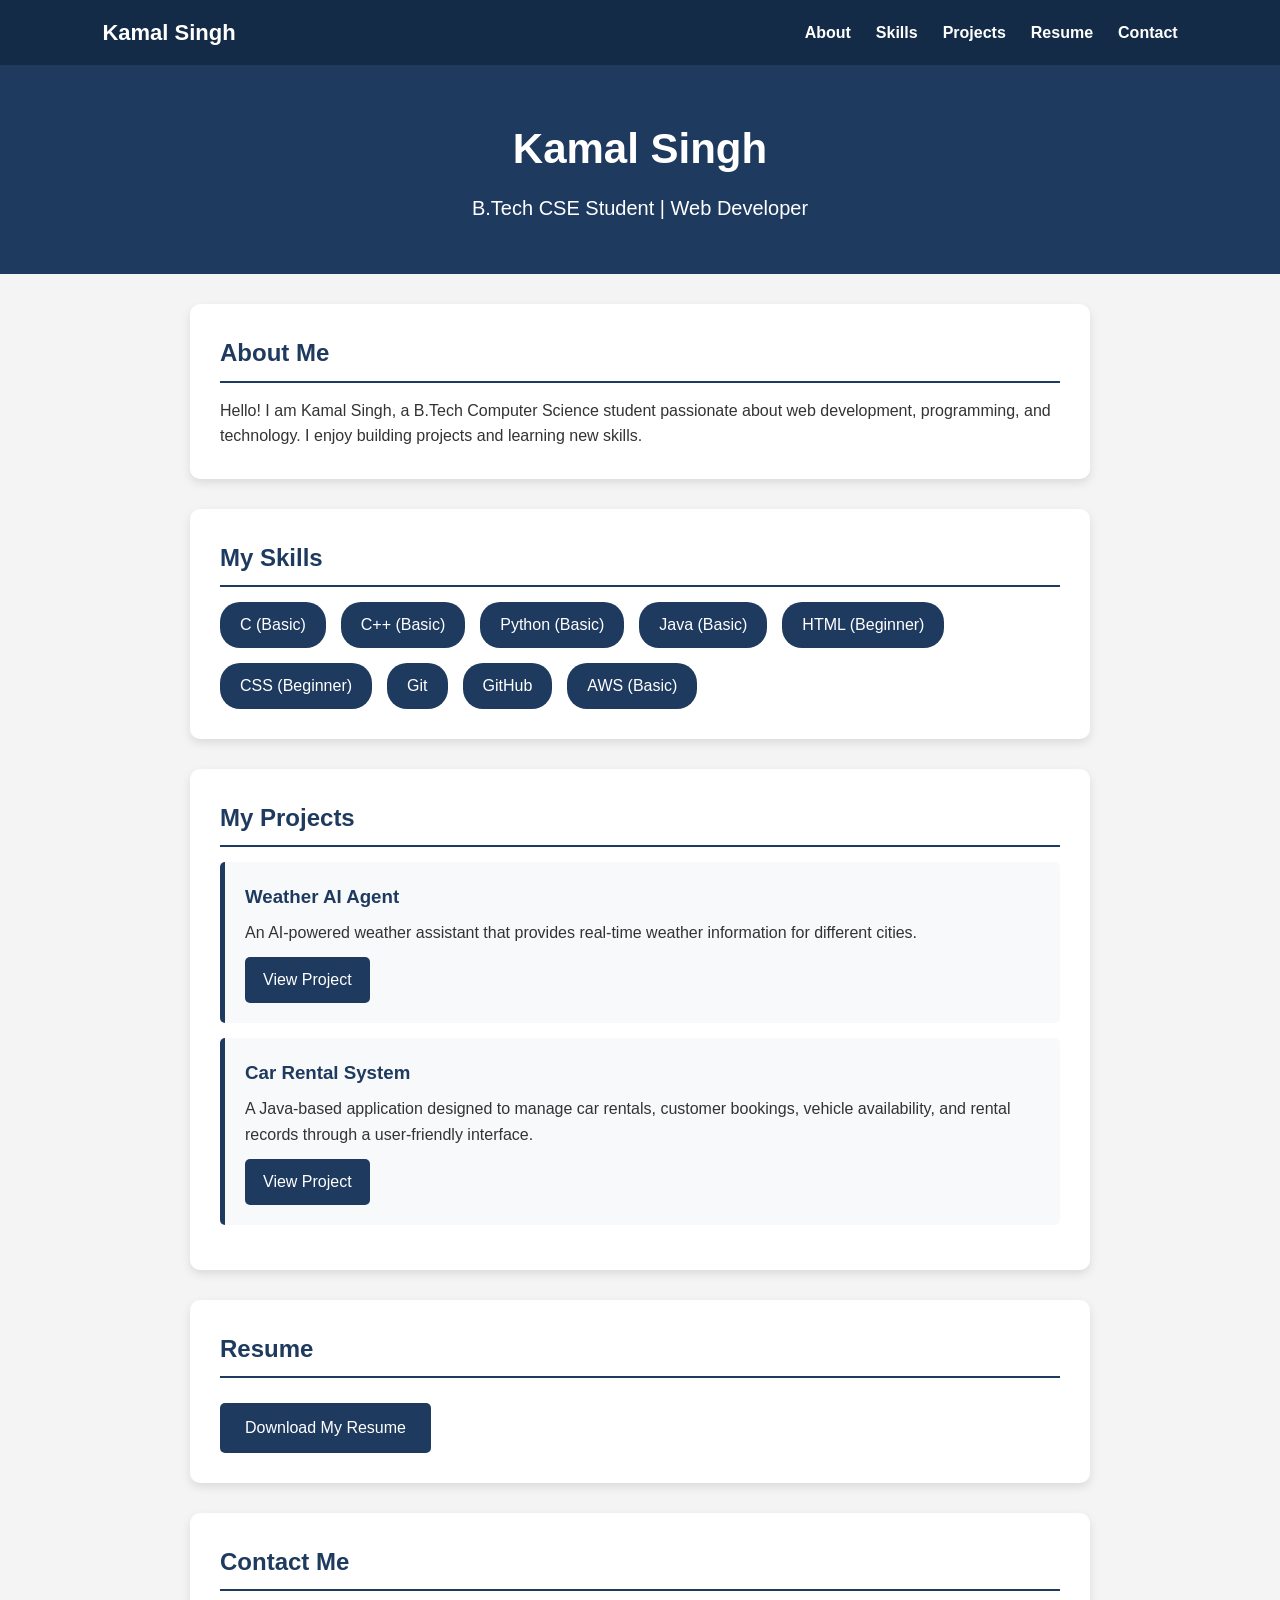
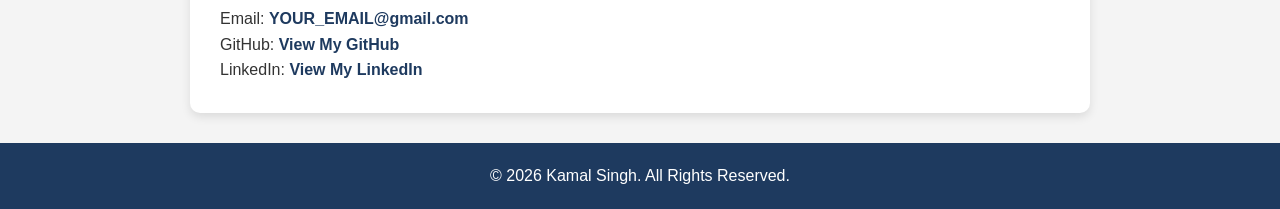
==== Portfolio/index.html @ 25fd1efa "Add portfolio project" ====
<!DOCTYPE html>
<html lang="en">
<head>
    <meta charset="UTF-8">
    <meta name="viewport" content="width=device-width, initial-scale=1.0">
    <title>Kamal Singh | Portfolio</title>
    <link rel="stylesheet" href="style.css">
</head>
<body>
    <nav>
    <div class="logo">Kamal Singh</div>
    <ul>
        <li><a href="#about">About</a></li>
        <li><a href="#skills">Skills</a></li>
        <li><a href="#projects">Projects</a></li>
        <li><a href="#resume">Resume</a></li>
        <li><a href="#contact">Contact</a></li>
    </ul>
</nav>

    <header>
        <h1>Kamal Singh</h1>
        <p>B.Tech CSE Student | Web Developer</p>
    </header>

    <section id="about">
        <h2>About Me</h2>
        <p>
            Hello! I am Kamal Singh, a B.Tech Computer Science student
            passionate about web development, programming, and technology.
            I enjoy building projects and learning new skills.
        </p>
    </section>

    <section id="skills">
    <h2>My Skills</h2>
    <ul>
        <li>C (Basic)</li>
        <li>C++ (Basic)</li>
        <li>Python (Basic)</li>
        <li>Java (Basic)</li>
        <li>HTML (Beginner)</li>
        <li>CSS (Beginner)</li>
        <li>Git</li>
        <li>GitHub</li>
        <li>AWS (Basic)</li>
    </ul>
</section>

    <section id="projects">
    <h2>My Projects</h2>

    <div class="project">
        <h3>Weather AI Agent</h3>
        <p>
            An AI-powered weather assistant that provides real-time
            weather information for different cities.
        </p>
        <a href="#" class="project-btn">View Project</a>
    </div>

    <div class="project">
        <h3>Car Rental System</h3>
        <p>
            A Java-based application designed to manage car rentals,
            customer bookings, vehicle availability, and rental records
            through a user-friendly interface.
        </p>
        <a href="#" class="project-btn">View Project</a>
    </div>
</section>

    <section id="resume">
        <h2>Resume</h2>
        <a href="resume.pdf" download>Download My Resume</a>
    </section>

    <section id="contact">
    <h2>Contact Me</h2>
    <p>
        Email:
        <a href="mailto:kamalsinghjy123@gmail.com">
            YOUR_EMAIL@gmail.com
        </a>
    </p>

    <p>
        GitHub:
        <a href="https://github.com/yo-tech11" target="_blank">
            View My GitHub
        </a>
    </p>

    <p>
        LinkedIn:
        <a href="https://www.linkedin.com/in/kamal-singh-5964a6365" target="_blank">
            View My LinkedIn
        </a>
    </p>
</section>

    <footer>
        <p>© 2026 Kamal Singh. All Rights Reserved.</p>
    </footer>

</body>
</html>
---- Portfolio/style.css ----
* {
    margin: 0;
    padding: 0;
    box-sizing: border-box;
}

body {
    font-family: Arial, sans-serif;
    background: #f4f4f4;
    color: #333;
    line-height: 1.6;
}

header {
    background: #1e3a5f;
    color: white;
    text-align: center;
    padding: 50px 20px;
}

header h1 {
    font-size: 42px;
    margin-bottom: 10px;
}

header p {
    font-size: 20px;
}

section {
    max-width: 900px;
    margin: 30px auto;
    padding: 30px;
    background: white;
    border-radius: 10px;
    box-shadow: 0 4px 10px rgba(0, 0, 0, 0.1);
}

section h2 {
    color: #1e3a5f;
    margin-bottom: 15px;
    border-bottom: 2px solid #1e3a5f;
    padding-bottom: 8px;
}

#skills ul {
    display: flex;
    flex-wrap: wrap;
    gap: 15px;
    list-style: none;
}

#skills li {
    background: #1e3a5f;
    color: white;
    padding: 10px 20px;
    border-radius: 20px;
}

.project {
    background: #f8f9fa;
    margin: 15px 0;
    padding: 20px;
    border-left: 5px solid #1e3a5f;
    border-radius: 5px;
}

.project h3 {
    color: #1e3a5f;
    margin-bottom: 8px;
}

#resume a {
    display: inline-block;
    background: #1e3a5f;
    color: white;
    padding: 12px 25px;
    text-decoration: none;
    border-radius: 5px;
    margin-top: 10px;
}

#resume a:hover {
    background: #2c5282;
}

footer {
    background: #1e3a5f;
    color: white;
    text-align: center;
    padding: 20px;
    margin-top: 30px;
}

@media (max-width: 600px) {
    header h1 {
        font-size: 32px;
    }

    section {
        margin: 15px;
        padding: 20px;
    }

    #skills ul {
        flex-direction: column;
    }
}
nav {
    background: #142b47;
    color: white;
    display: flex;
    justify-content: space-between;
    align-items: center;
    padding: 15px 8%;
    position: sticky;
    top: 0;
    z-index: 1000;
}

.logo {
    font-size: 22px;
    font-weight: bold;
}

nav ul {
    display: flex;
    list-style: none;
    gap: 25px;
}

nav a {
    color: white;
    text-decoration: none;
    font-weight: bold;
}

nav a:hover {
    color: #66b2ff;
}
.project-btn {
    display: inline-block;
    margin-top: 12px;
    padding: 10px 18px;
    background: #1e3a5f;
    color: white;
    text-decoration: none;
    border-radius: 5px;
    transition: 0.3s;
}

.project-btn:hover {
    background: #2c5282;
    transform: translateY(-2px);
}
html {
    scroll-behavior: smooth;
}

#contact a {
    color: #1e3a5f;
    text-decoration: none;
    font-weight: bold;
}

#contact a:hover {
    text-decoration: underline;
}

@media (max-width: 600px) {
    nav {
        flex-direction: column;
        gap: 10px;
    }

    nav ul {
        gap: 12px;
        flex-wrap: wrap;
        justify-content: center;
    }

    nav a {
        font-size: 14px;
    }
}
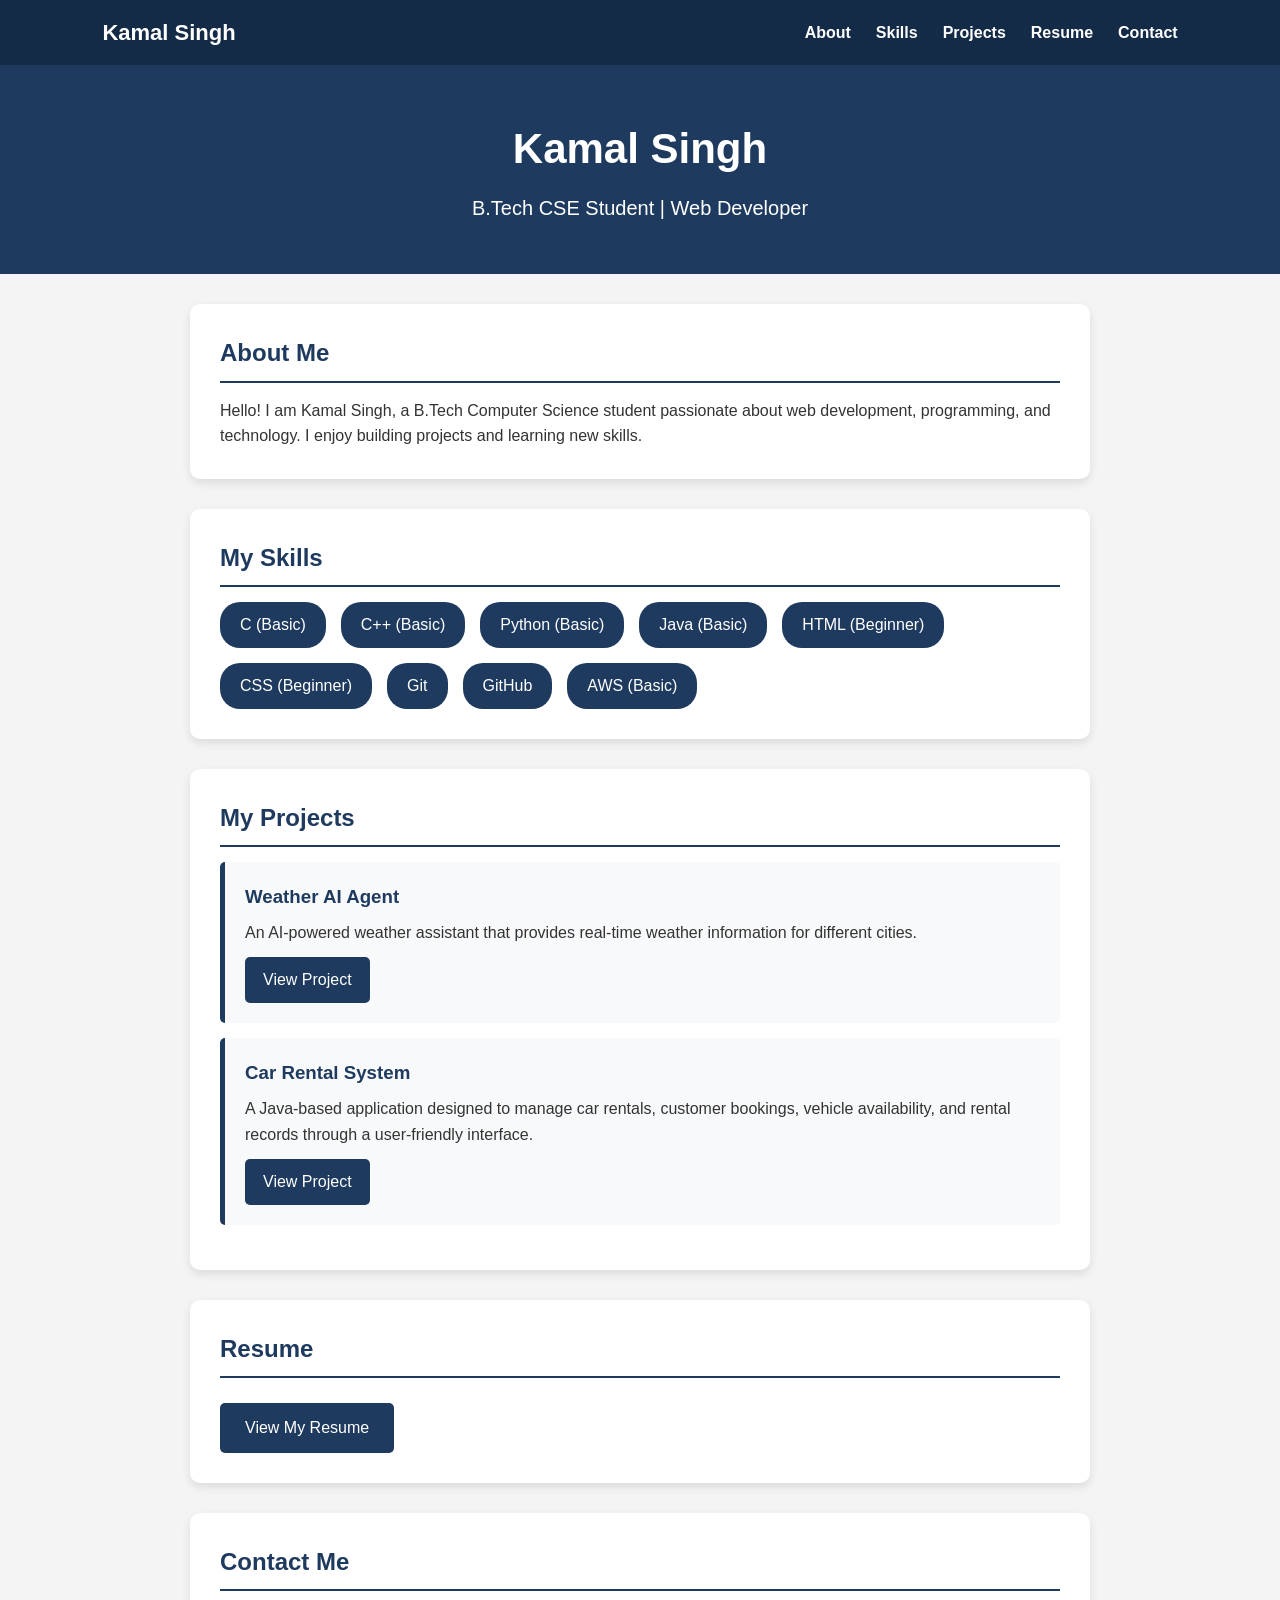
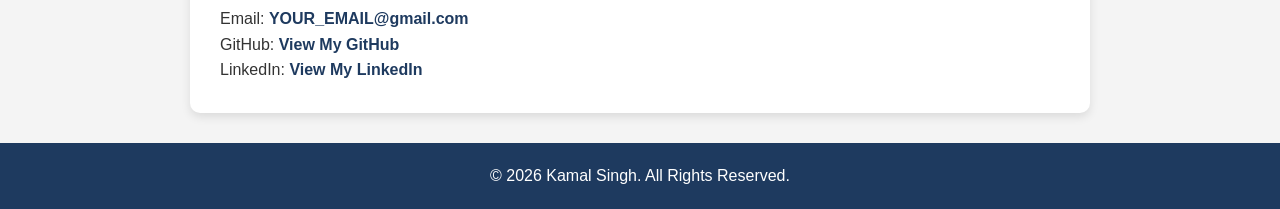
==== commit 6ade4d4f: "Add calculator project and resume" ====
--- a/Portfolio/index.html
+++ b/Portfolio/index.html
@@ -71,9 +71,11 @@
 </section>
 
     <section id="resume">
-        <h2>Resume</h2>
-        <a href="resume.pdf" download>Download My Resume</a>
-    </section>
+    <h2>Resume</h2>
+    <a href="resume.pdf" target="_blank">
+        View My Resume
+    </a>
+</section>
 
     <section id="contact">
     <h2>Contact Me</h2>
